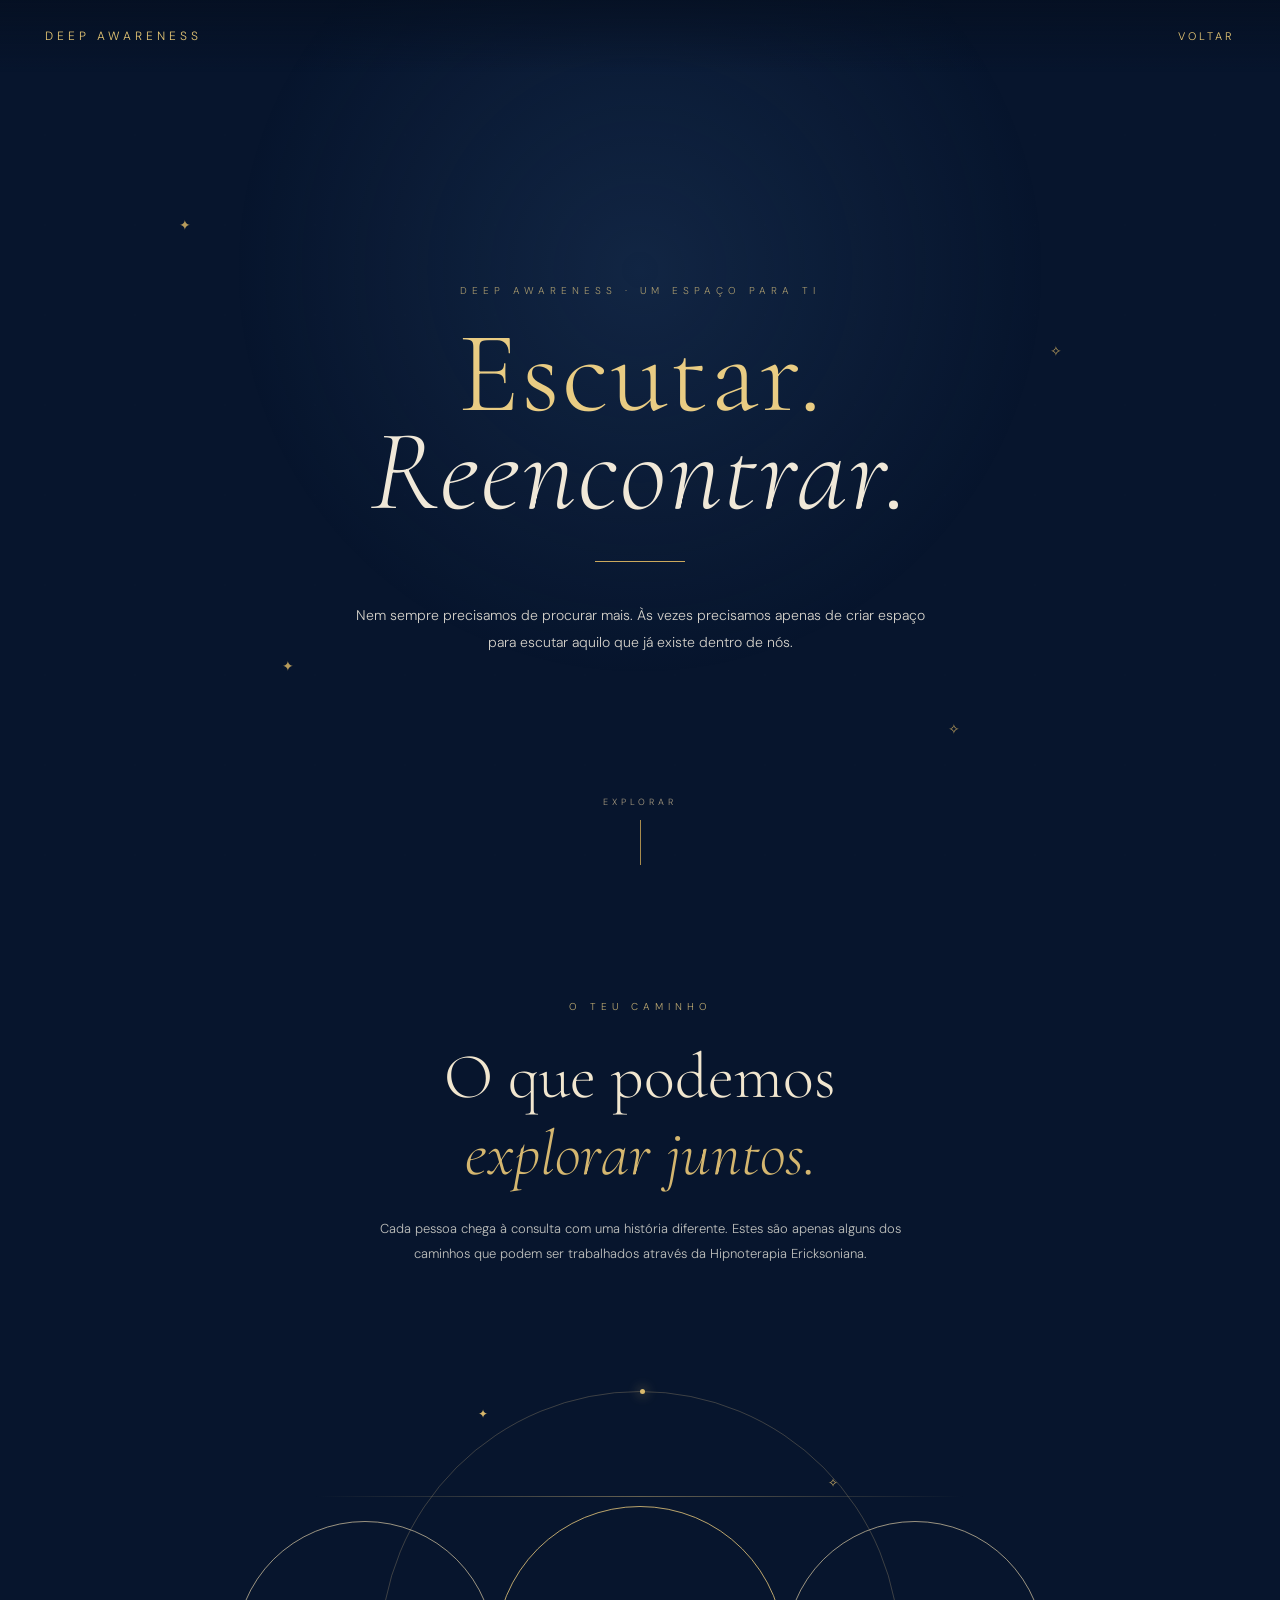
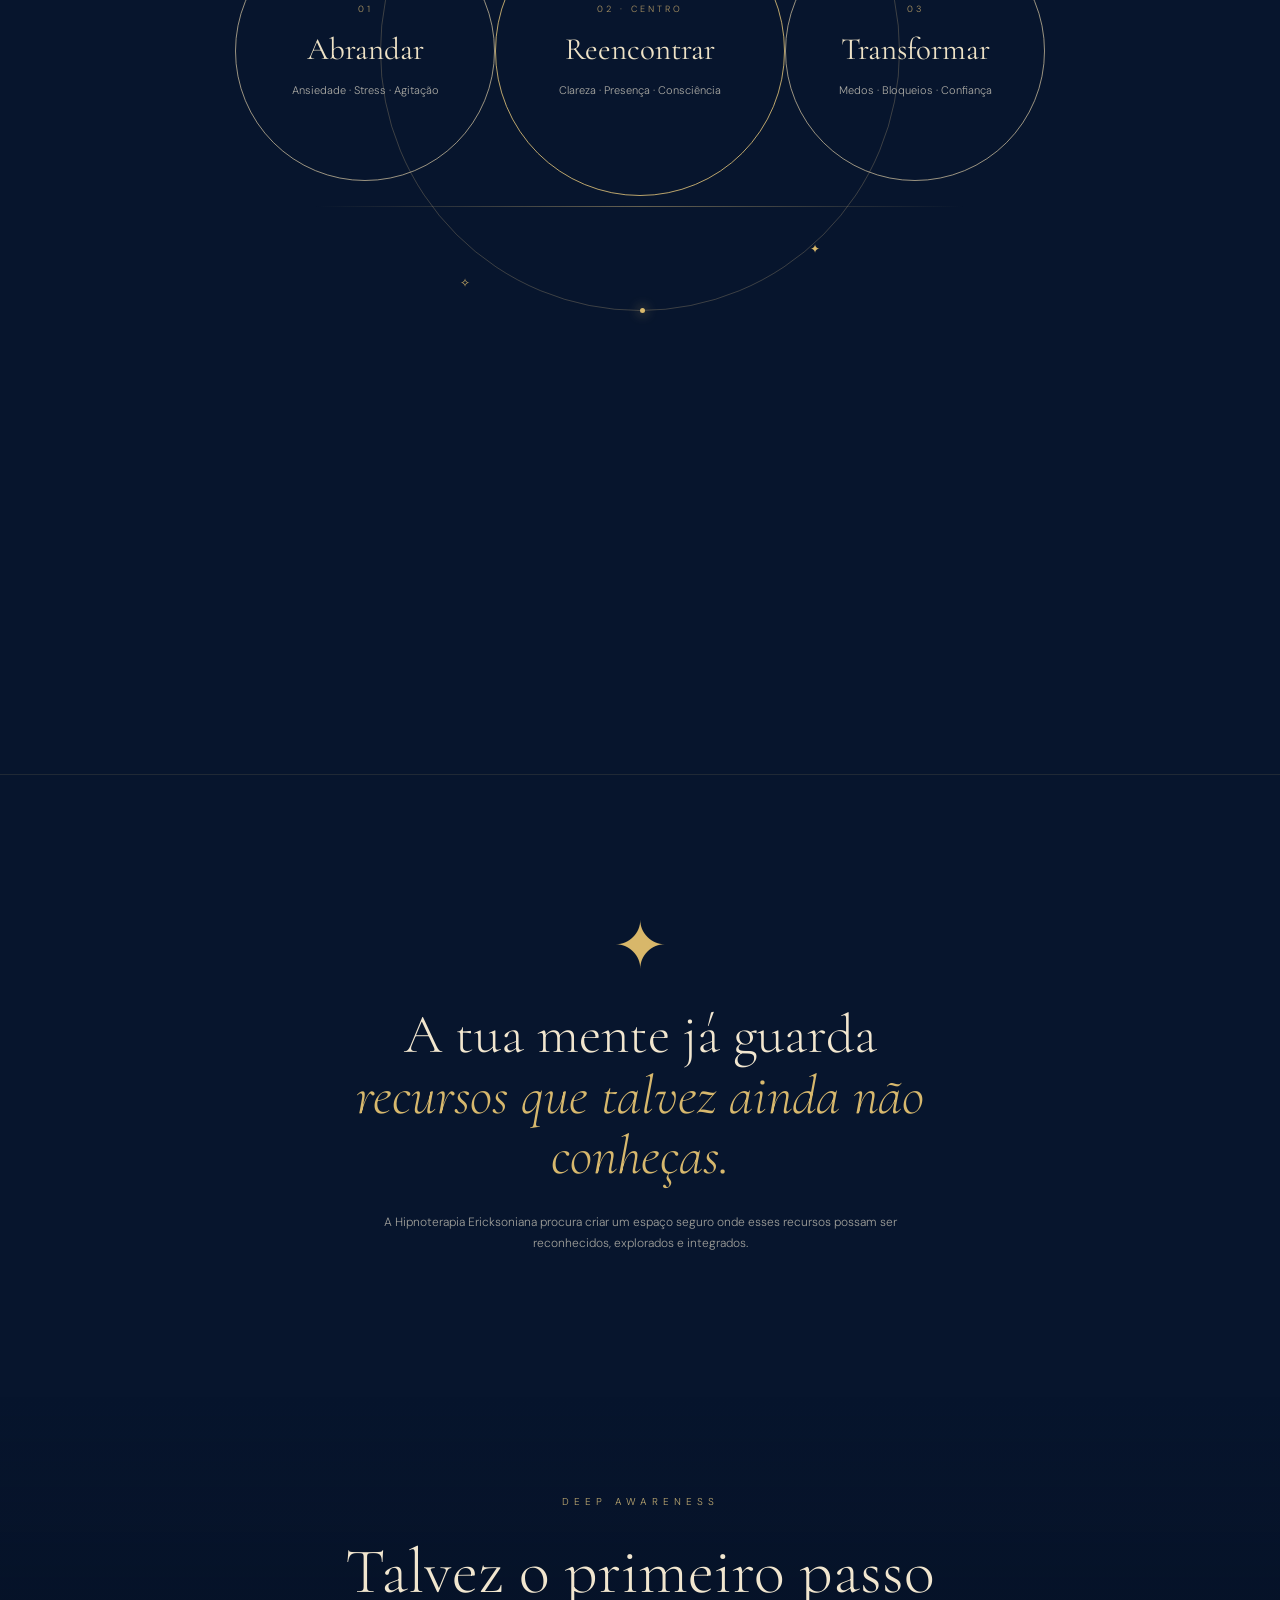
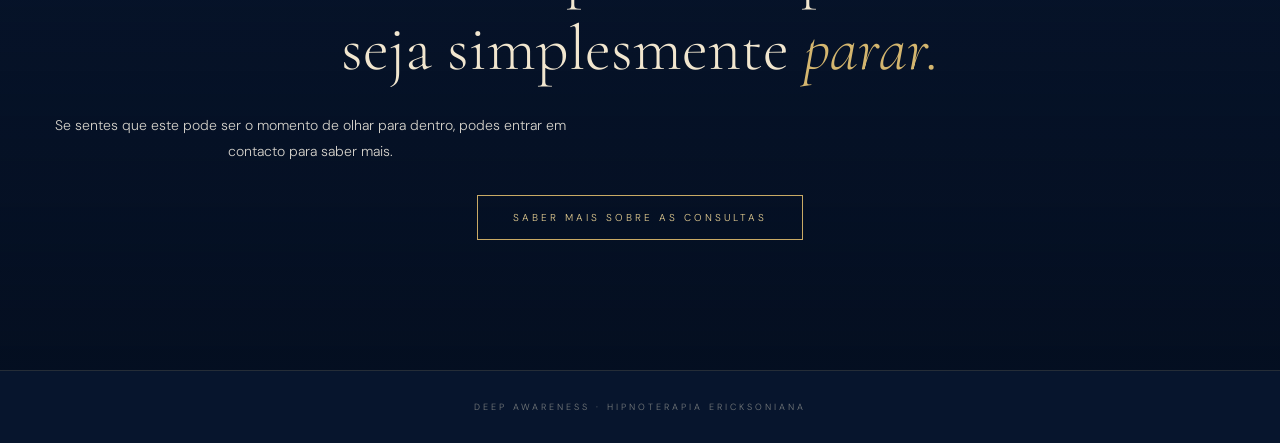
==== ajuda.html @ 2e723dd8 "ajuda" ====
<!DOCTYPE html>
<html lang="pt-PT">

<head>

    <meta charset="UTF-8">
    <meta name="viewport" content="width=device-width, initial-scale=1.0">

    <title>Como Posso Ajudar? | Deep Awareness</title>

    <link rel="preconnect" href="https://fonts.googleapis.com">
    <link rel="preconnect" href="https://fonts.gstatic.com" crossorigin>

    <link
        href="https://fonts.googleapis.com/css2?family=Cormorant+Garamond:wght@300;400;500;600&family=DM+Sans:wght@300;400&display=swap"
        rel="stylesheet"
    >


    <style>

        /* =====================================================
           BASE
        ===================================================== */

        * {
            margin: 0;
            padding: 0;
            box-sizing: border-box;
        }


        html {
            scroll-behavior: smooth;
        }


        body {
            background: #07152d;
            color: #f1e6cf;
            font-family: "DM Sans", sans-serif;
            font-weight: 300;
            overflow-x: hidden;
        }


        body::before {
            content: "";
            position: fixed;
            inset: 0;

            background:
                radial-gradient(
                    circle at 50% 30%,
                    rgba(42, 76, 120, 0.30),
                    transparent 45%
                );

            pointer-events: none;
            z-index: -2;
        }


        body::after {
            content: "";

            position: fixed;
            inset: 0;

            background-image:
                radial-gradient(
                    rgba(255,255,255,0.08) 1px,
                    transparent 1px
                );

            background-size: 90px 90px;

            opacity: 0.12;

            pointer-events: none;

            z-index: -1;
        }



        /* =====================================================
           NAVEGAÇÃO
        ===================================================== */

        nav {
            position: fixed;

            top: 0;
            left: 0;

            width: 100%;

            padding: 28px 45px;

            display: flex;
            justify-content: space-between;
            align-items: center;

            z-index: 100;

            background:
                linear-gradient(
                    to bottom,
                    rgba(5,15,32,0.75),
                    transparent
                );
        }


        .logo {
            color: #e8c875;

            text-decoration: none;

            font-size: 12px;

            letter-spacing: 4px;

            text-transform: uppercase;
        }


        .menu {
            color: #e8c875;

            text-decoration: none;

            font-size: 11px;

            letter-spacing: 3px;
        }



        /* =====================================================
           HERO
        ===================================================== */

        .hero {

            min-height: 100vh;

            display: flex;

            flex-direction: column;

            justify-content: center;

            align-items: center;

            text-align: center;

            padding: 120px 25px 80px;

            position: relative;
        }


        .eyebrow {

            font-size: 10px;

            letter-spacing: 5px;

            text-transform: uppercase;

            color: #cdb77a;

            margin-bottom: 28px;

            opacity: 0.8;
        }


        h1 {

            font-family: "Cormorant Garamond", serif;

            font-size: clamp(60px, 9vw, 120px);

            font-weight: 300;

            line-height: 0.85;

            letter-spacing: 2px;

            color: #e9cc83;
        }


        h1 em {

            color: #f0e8d8;

            font-style: italic;
        }


        .hero-line {

            width: 90px;

            height: 1px;

            background: #cba95d;

            margin: 40px auto;
        }


        .hero-text {

            max-width: 570px;

            line-height: 1.9;

            color: #d4d1ca;

            font-size: 14px;
        }


        .scroll {

            position: absolute;

            bottom: 35px;

            font-size: 9px;

            letter-spacing: 4px;

            color: #a89b80;
        }


        .scroll::after {

            content: "";

            display: block;

            width: 1px;

            height: 45px;

            background: #a88b4d;

            margin: 12px auto 0;
        }



        /* =====================================================
           ESTRELAS
        ===================================================== */

        .star {

            position: absolute;

            color: #e4bd67;

            font-size: 14px;

            opacity: 0.8;

            animation: floating 5s ease-in-out infinite;
        }


        .star.one {
            top: 24%;
            left: 14%;
        }


        .star.two {
            top: 38%;
            right: 17%;
            animation-delay: 1s;
        }


        .star.three {
            bottom: 25%;
            left: 22%;
            animation-delay: 2s;
        }


        .star.four {
            bottom: 18%;
            right: 25%;
            animation-delay: 3s;
        }


        @keyframes floating {

            0%,
            100% {
                transform: translateY(0);
            }

            50% {
                transform: translateY(-8px);
            }
        }



        /* =====================================================
           TEMAS
        ===================================================== */

        .themes {

            padding: 100px 7vw 150px;

            position: relative;
        }


        .section-label {

            text-align: center;

            font-size: 10px;

            letter-spacing: 5px;

            color: #bca871;

            margin-bottom: 25px;
        }


        .section-title {

            text-align: center;

            font-family: "Cormorant Garamond", serif;

            font-size: clamp(38px, 5vw, 65px);

            font-weight: 300;

            margin-bottom: 25px;
        }


        .section-title em {

            color: #d4b66f;

            font-style: italic;
        }


        .intro {

            max-width: 570px;

            text-align: center;

            margin: 0 auto 100px;

            color: #bfc0bd;

            font-size: 13px;

            line-height: 1.9;
        }



        /* =====================================================
           DIAGRAMA
        ===================================================== */

        .diagram {

            width: min(900px, 92vw);

            height: 570px;

            margin: auto;

            position: relative;

            display: flex;

            justify-content: center;

            align-items: center;
        }


        /* círculo exterior */

        .orbit {

            position: absolute;

            width: 520px;

            height: 520px;

            border: 1px solid rgba(221, 196, 139, 0.25);

            border-radius: 50%;

            animation: slowRotate 35s linear infinite;
        }


        @keyframes slowRotate {

            from {
                transform: rotate(0deg);
            }

            to {
                transform: rotate(360deg);
            }
        }


        /* pequenos pontos na órbita */

        .orbit::before,
        .orbit::after {

            content: "";

            position: absolute;

            width: 5px;

            height: 5px;

            background: #d9b96c;

            border-radius: 50%;

            box-shadow: 0 0 12px #d9b96c;
        }


        .orbit::before {

            top: -3px;

            left: 50%;
        }


        .orbit::after {

            bottom: -3px;

            left: 50%;
        }



        /* linhas horizontais */

        .line-horizontal {

            position: absolute;

            width: 650px;

            height: 1px;

            background:
                linear-gradient(
                    to right,
                    transparent,
                    rgba(216,190,126,0.45),
                    transparent
                );
        }


        .line-horizontal.top {

            transform: translateY(-155px);
        }


        .line-horizontal.bottom {

            transform: translateY(155px);
        }



        /* =====================================================
           CÍRCULOS
        ===================================================== */

        .circle {

            position: absolute;

            width: 260px;

            height: 260px;

            border-radius: 50%;

            border: 1px solid rgba(234, 216, 174, 0.65);

            display: flex;

            align-items: center;

            justify-content: center;

            text-align: center;

            padding: 35px;

            cursor: pointer;

            transition:
                transform 0.6s ease,
                background 0.6s ease,
                border-color 0.6s ease,
                box-shadow 0.6s ease;
        }


        .circle:hover {

            border-color: #e4c77c;

            background: rgba(202, 169, 93, 0.07);

            box-shadow:
                0 0 40px rgba(204, 170, 94, 0.12);

            transform: scale(1.04);
        }


        .circle.active {

            background: rgba(202, 169, 93, 0.09);

            border-color: #e5c878;

            box-shadow:
                0 0 50px rgba(205, 175, 100, 0.15);
        }


        .circle-content {

            position: relative;

            z-index: 2;
        }


        .circle-number {

            font-size: 9px;

            letter-spacing: 3px;

            color: #ad9563;

            margin-bottom: 15px;
        }


        .circle h3 {

            font-family: "Cormorant Garamond", serif;

            font-size: 31px;

            font-weight: 400;

            color: #eee2c6;

            margin-bottom: 13px;
        }


        .circle p {

            font-size: 11px;

            line-height: 1.7;

            color: #aaa9a3;
        }


        .circle-left {

            left: 5%;

            top: 50%;

            transform: translateY(-50%);
        }


        .circle-center {

            left: 50%;

            top: 50%;

            transform: translate(-50%, -50%);

            width: 290px;

            height: 290px;

            z-index: 3;

            border-color: rgba(232, 201, 124, 0.8);
        }


        .circle-right {

            right: 5%;

            top: 50%;

            transform: translateY(-50%);
        }


        .circle-left:hover,
        .circle-right:hover {

            transform: translateY(-50%) scale(1.04);
        }


        .circle-center:hover {

            transform: translate(-50%, -50%) scale(1.04);
        }



        /* =====================================================
           ESTRELAS DO DIAGRAMA
        ===================================================== */

        .diagram-star {

            position: absolute;

            color: #d8b76a;

            font-size: 12px;

            z-index: 5;
        }


        .diagram-star.s1 {
            top: 7%;
            left: 32%;
        }


        .diagram-star.s2 {
            top: 19%;
            right: 28%;
        }


        .diagram-star.s3 {
            bottom: 8%;
            left: 30%;
        }


        .diagram-star.s4 {
            bottom: 14%;
            right: 30%;
        }



        /* =====================================================
           TEXTO EXPANDIDO
        ===================================================== */

        .detail {

            max-width: 800px;

            margin: 80px auto 0;

            padding: 45px 50px;

            border-top: 1px solid rgba(214, 185, 117, 0.3);

            border-bottom: 1px solid rgba(214, 185, 117, 0.3);

            text-align: center;

            opacity: 0;

            transform: translateY(20px);

            transition: 0.6s ease;

            pointer-events: none;
        }


        .detail.show {

            opacity: 1;

            transform: translateY(0);

            pointer-events: auto;
        }


        .detail-label {

            font-size: 9px;

            letter-spacing: 4px;

            color: #bda566;

            margin-bottom: 18px;
        }


        .detail h3 {

            font-family: "Cormorant Garamond", serif;

            font-size: 38px;

            font-weight: 300;

            margin-bottom: 15px;

            color: #e7d5ac;
        }


        .detail p {

            color: #bfc0bd;

            line-height: 1.9;

            font-size: 13px;
        }



        /* =====================================================
           FRASE FINAL
        ===================================================== */

        .closing {

            padding: 140px 25px;

            text-align: center;

            border-top: 1px solid rgba(214,185,117,0.12);
        }


        .closing-symbol {

            font-family: "Cormorant Garamond", serif;

            font-size: 65px;

            color: #d8b76a;

            line-height: 1;
        }


        .closing h2 {

            max-width: 700px;

            margin: 25px auto;

            font-family: "Cormorant Garamond", serif;

            font-size: clamp(34px, 5vw, 55px);

            font-weight: 300;

            line-height: 1.1;
        }


        .closing h2 em {

            color: #d7b86d;

            font-style: italic;
        }


        .closing p {

            max-width: 520px;

            margin: auto;

            color: #9f9f9a;

            font-size: 12px;

            line-height: 1.8;
        }



        /* =====================================================
           CONTACTO
        ===================================================== */

        .contact {

            padding: 100px 25px 130px;

            text-align: center;

            background:
                linear-gradient(
                    to bottom,
                    transparent,
                    rgba(3,11,25,0.6)
                );
        }


        .contact a {

            display: inline-block;

            margin-top: 30px;

            padding: 15px 35px;

            border: 1px solid #c9aa65;

            color: #e6ce92;

            text-decoration: none;

            font-size: 10px;

            letter-spacing: 3px;

            transition: 0.4s ease;
        }


        .contact a:hover {

            background: #c9aa65;

            color: #07152d;
        }



        /* =====================================================
           FOOTER
        ===================================================== */

        footer {

            padding: 30px;

            text-align: center;

            border-top: 1px solid rgba(214,185,117,0.15);

            color: #777b7c;

            font-size: 9px;

            letter-spacing: 3px;
        }



        /* =====================================================
           RESPONSIVE
        ===================================================== */

        @media (max-width: 850px) {

            nav {
                padding: 22px;
            }


            .diagram {

                height: auto;

                display: flex;

                flex-direction: column;

                gap: 25px;

                padding: 50px 0;
            }


            .orbit,
            .line-horizontal {

                display: none;
            }


            .circle,
            .circle-center,
            .circle-left,
            .circle-right {

                position: relative;

                left: auto;

                right: auto;

                top: auto;

                transform: none;

                width: min(300px, 80vw);

                height: min(300px, 80vw);

                flex-shrink: 0;
            }


            .circle:hover,
            .circle-left:hover,
            .circle-right:hover,
            .circle-center:hover {

                transform: scale(1.03);
            }


            .circle-center {
                order: -1;
            }


            .detail {

                padding: 35px 25px;

                margin-top: 35px;
            }

        }


        @media (max-width: 500px) {

            .hero {

                padding-top: 110px;
            }


            h1 {

                font-size: 60px;
            }


            .hero-text {

                font-size: 13px;

                max-width: 320px;
            }


            .themes {

                padding-left: 20px;

                padding-right: 20px;
            }


            .section-title {

                font-size: 42px;
            }


            .circle {

                width: 260px;

                height: 260px;
            }


            .circle-center {

                width: 275px;

                height: 275px;
            }


            .detail h3 {

                font-size: 32px;
            }

        }

    </style>

</head>


<body>


    <!-- =====================================================
         NAVEGAÇÃO
    ====================================================== -->

    <nav>

        <a href="index.html" class="logo">
            DEEP AWARENESS
        </a>

        <a href="index.html" class="menu">
            VOLTAR
        </a>

    </nav>



    <!-- =====================================================
         HERO
    ====================================================== -->

    <section class="hero">

        <div class="star one">✦</div>
        <div class="star two">✧</div>
        <div class="star three">✦</div>
        <div class="star four">✧</div>


        <div class="eyebrow">
            DEEP AWARENESS · UM ESPAÇO PARA TI
        </div>


        <h1>
            Escutar.
            <br>
            <em>Reencontrar.</em>
        </h1>


        <div class="hero-line"></div>


        <p class="hero-text">

            Nem sempre precisamos de procurar mais.
            Às vezes precisamos apenas de criar espaço
            para escutar aquilo que já existe dentro de nós.

        </p>


        <div class="scroll">
            EXPLORAR
        </div>

    </section>



    <!-- =====================================================
         TEMAS
    ====================================================== -->

    <section class="themes">

        <div class="section-label">
            O TEU CAMINHO
        </div>


        <h2 class="section-title">

            O que podemos
            <br>
            <em>explorar juntos.</em>

        </h2>


        <p class="intro">

            Cada pessoa chega à consulta com uma história diferente.
            Estes são apenas alguns dos caminhos que podem ser
            trabalhados através da Hipnoterapia Ericksoniana.

        </p>



        <!-- DIAGRAMA -->

        <div class="diagram">


            <div class="orbit"></div>

            <div class="line-horizontal top"></div>

            <div class="line-horizontal bottom"></div>


            <div class="diagram-star s1">✦</div>
            <div class="diagram-star s2">✧</div>
            <div class="diagram-star s3">✧</div>
            <div class="diagram-star s4">✦</div>



            <!-- CÍRCULO 1 -->

            <div
                class="circle circle-left"
                data-title="Abrandar"
                data-text="Criar espaço para respirar, compreender a ansiedade, aliviar a sobrecarga e recuperar uma sensação de segurança e equilíbrio interior."
            >

                <div class="circle-content">

                    <div class="circle-number">
                        01
                    </div>

                    <h3>
                        Abrandar
                    </h3>

                    <p>
                        Ansiedade · Stress · Agitação
                    </p>

                </div>

            </div>



            <!-- CÍRCULO CENTRAL -->

            <div
                class="circle circle-center"
                data-title="Reencontrar"
                data-text="Voltar a escutar os teus próprios recursos, desenvolver clareza e criar uma relação mais consciente contigo e com aquilo que realmente precisas."
            >

                <div class="circle-content">

                    <div class="circle-number">
                        02 · CENTRO
                    </div>

                    <h3>
                        Reencontrar
                    </h3>

                    <p>
                        Clareza · Presença · Consciência
                    </p>

                </div>

            </div>



            <!-- CÍRCULO 3 -->

            <div
                class="circle circle-right"
                data-title="Transformar"
                data-text="Explorar padrões, medos e bloqueios que já não precisam de definir o teu caminho e abrir espaço para novas possibilidades."
            >

                <div class="circle-content">

                    <div class="circle-number">
                        03
                    </div>

                    <h3>
                        Transformar
                    </h3>

                    <p>
                        Medos · Bloqueios · Confiança
                    </p>

                </div>

            </div>

        </div>



        <!-- INFORMAÇÃO DINÂMICA -->

        <div class="detail" id="detail">

            <div class="detail-label">
                EXPLORAR
            </div>

            <h3 id="detailTitle">
                Reencontrar
            </h3>

            <p id="detailText">

                Clica num dos círculos para descobrires
                um pouco mais sobre este caminho.

            </p>

        </div>

    </section>



    <!-- =====================================================
         FRASE
    ====================================================== -->

    <section class="closing">

        <div class="closing-symbol">
            ✦
        </div>


        <h2>

            A tua mente já guarda
            <br>
            <em>recursos que talvez ainda não conheças.</em>

        </h2>


        <p>

            A Hipnoterapia Ericksoniana procura criar
            um espaço seguro onde esses recursos possam
            ser reconhecidos, explorados e integrados.

        </p>

    </section>



    <!-- =====================================================
         CONTACTO
    ====================================================== -->

    <section class="contact">

        <div class="section-label">
            DEEP AWARENESS
        </div>


        <h2 class="section-title">

            Talvez o primeiro passo
            <br>
            seja simplesmente <em>parar.</em>

        </h2>


        <p class="hero-text">

            Se sentes que este pode ser o momento
            de olhar para dentro, podes entrar
            em contacto para saber mais.

        </p>


        <a href="contacto.html">
            SABER MAIS SOBRE AS CONSULTAS
        </a>

    </section>



    <!-- =====================================================
         FOOTER
    ====================================================== -->

    <footer>

        DEEP AWARENESS
        ·
        HIPNOTERAPIA ERICKSONIANA

    </footer>



    <!-- =====================================================
         JAVASCRIPT
    ====================================================== -->

    <script>

        const circles = document.querySelectorAll(".circle");

        const detail = document.getElementById("detail");

        const detailTitle = document.getElementById("detailTitle");

        const detailText = document.getElementById("detailText");


        circles.forEach(circle => {

            circle.addEventListener("click", () => {

                circles.forEach(item => {
                    item.classList.remove("active");
                });


                circle.classList.add("active");


                detailTitle.textContent =
                    circle.dataset.title;


                detailText.textContent =
                    circle.dataset.text;


                detail.classList.add("show");


                detail.scrollIntoView({
                    behavior: "smooth",
                    block: "center"
                });

            });

        });

    </script>


</body>

</html>
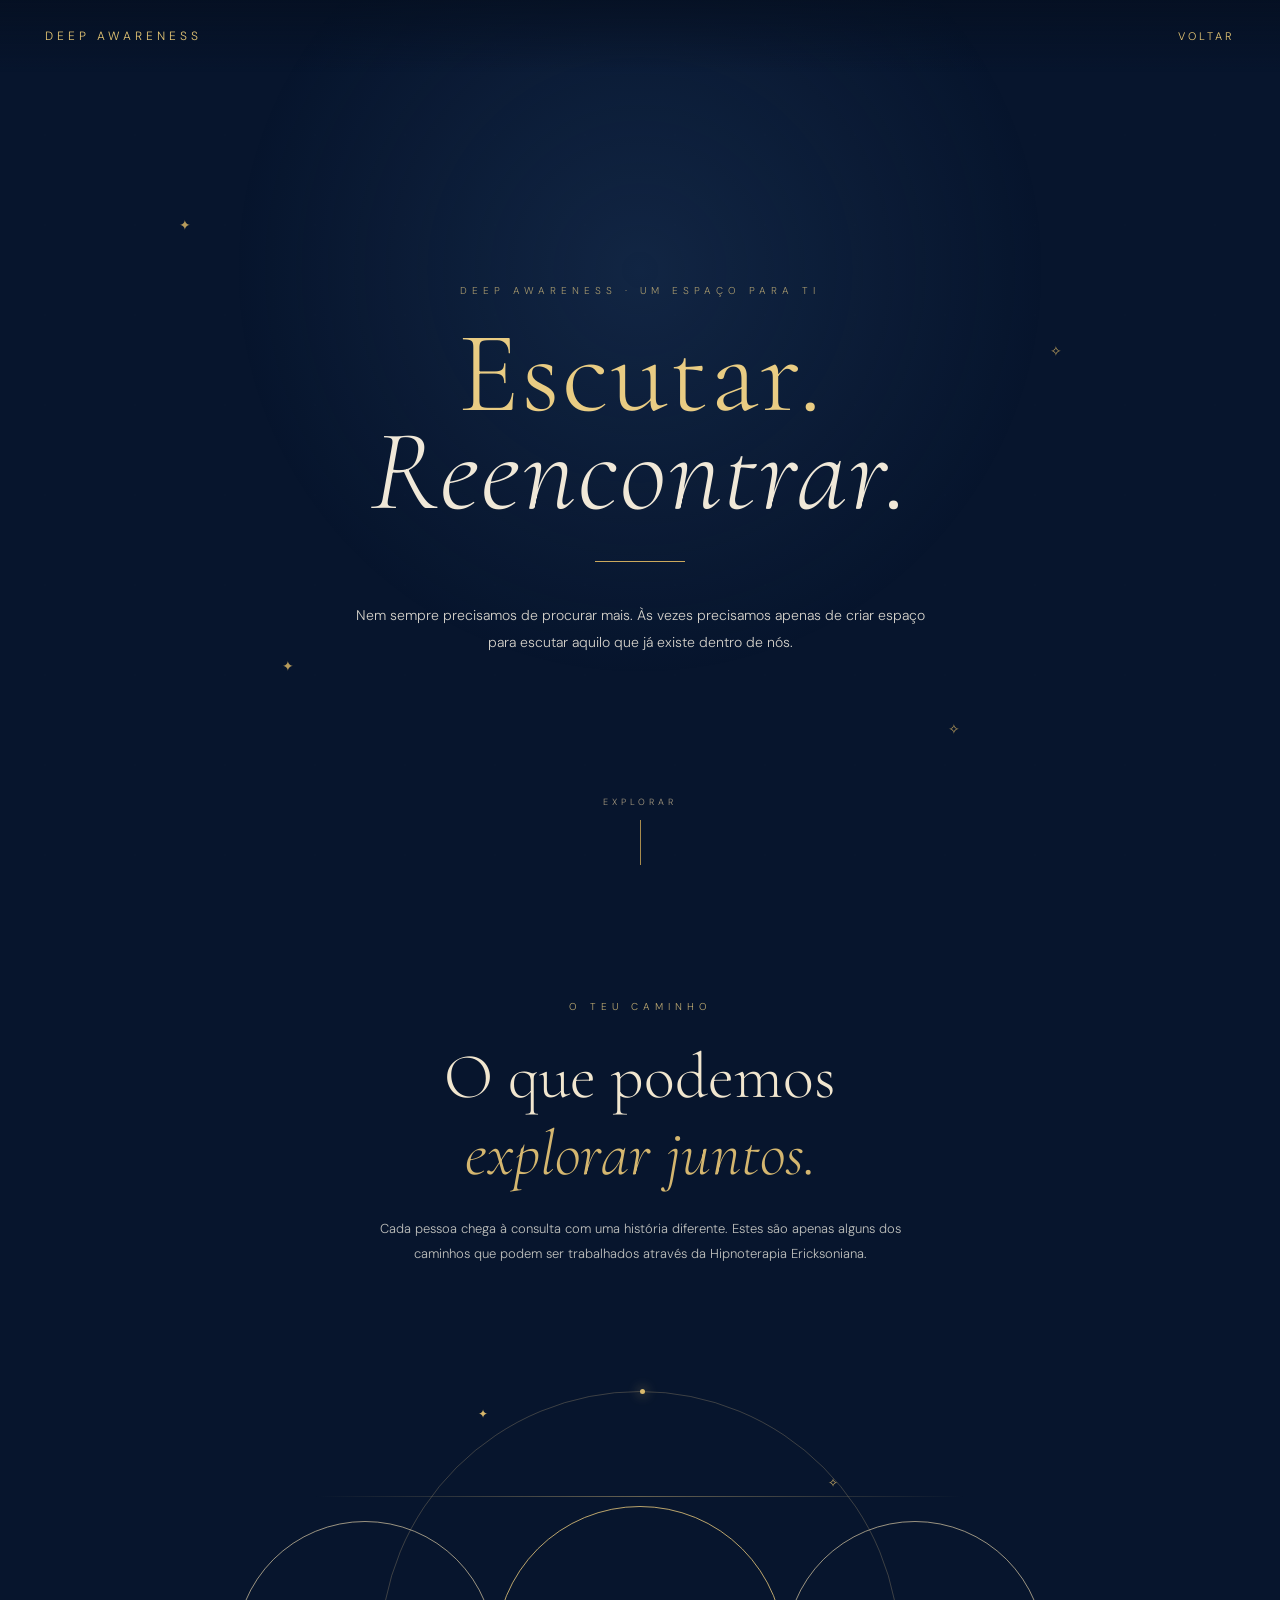
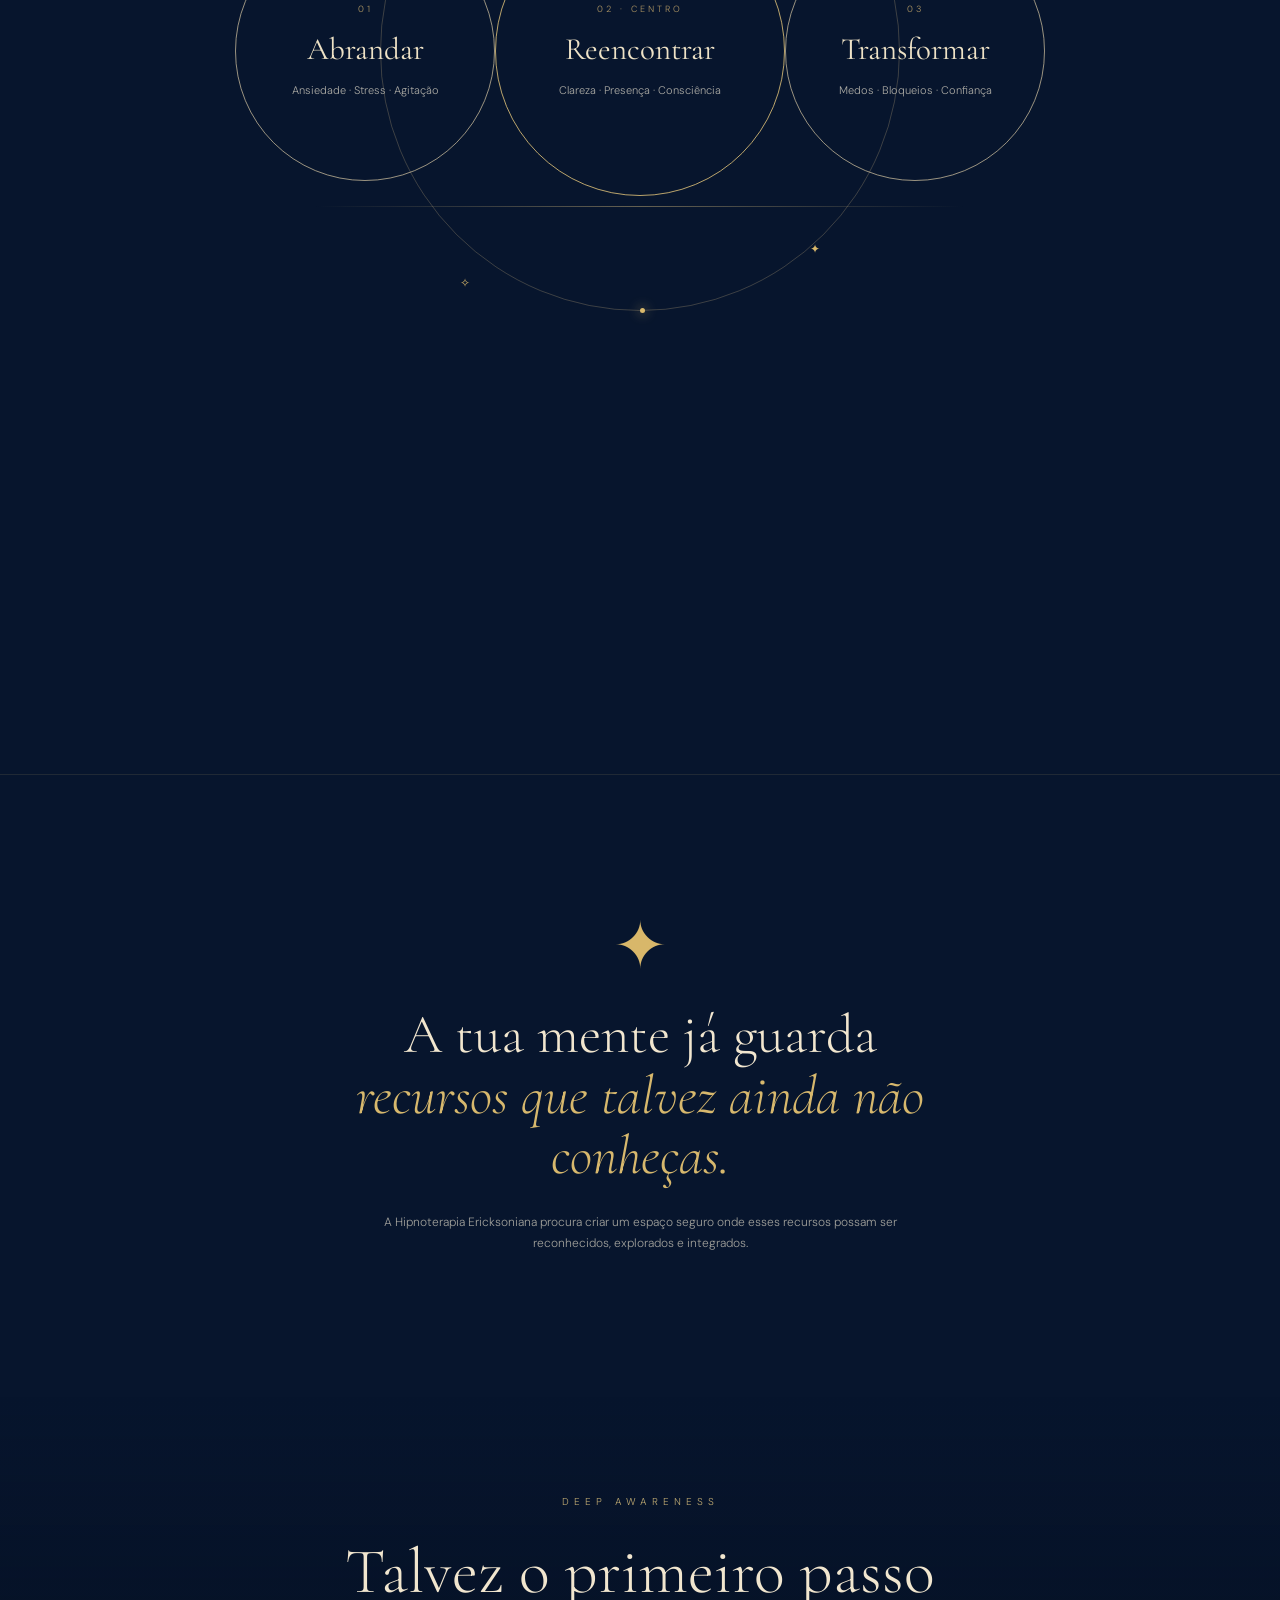
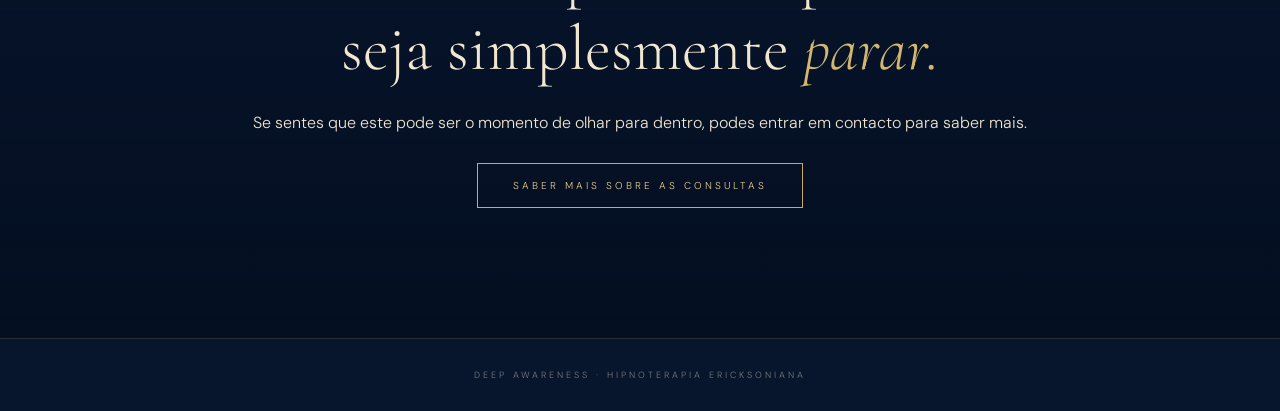
==== commit 9949bdaa: "aa" ====
--- a/ajuda.html
+++ b/ajuda.html
@@ -1332,18 +1332,18 @@
         </h2>
 
 
-        <p class="hero-text">
-
-            Se sentes que este pode ser o momento
-            de olhar para dentro, podes entrar
-            em contacto para saber mais.
-
-        </p>
-
-
-        <a href="contacto.html">
-            SABER MAIS SOBRE AS CONSULTAS
-        </a>
+        <div class="contact-content">
+
+    <p>
+        Se sentes que este pode ser o momento de olhar para dentro,
+        podes entrar em contacto para saber mais.
+    </p>
+
+    <a href="consultas.html" class="contact-button">
+        SABER MAIS SOBRE AS CONSULTAS
+    </a>
+
+</div>
 
     </section>
 
